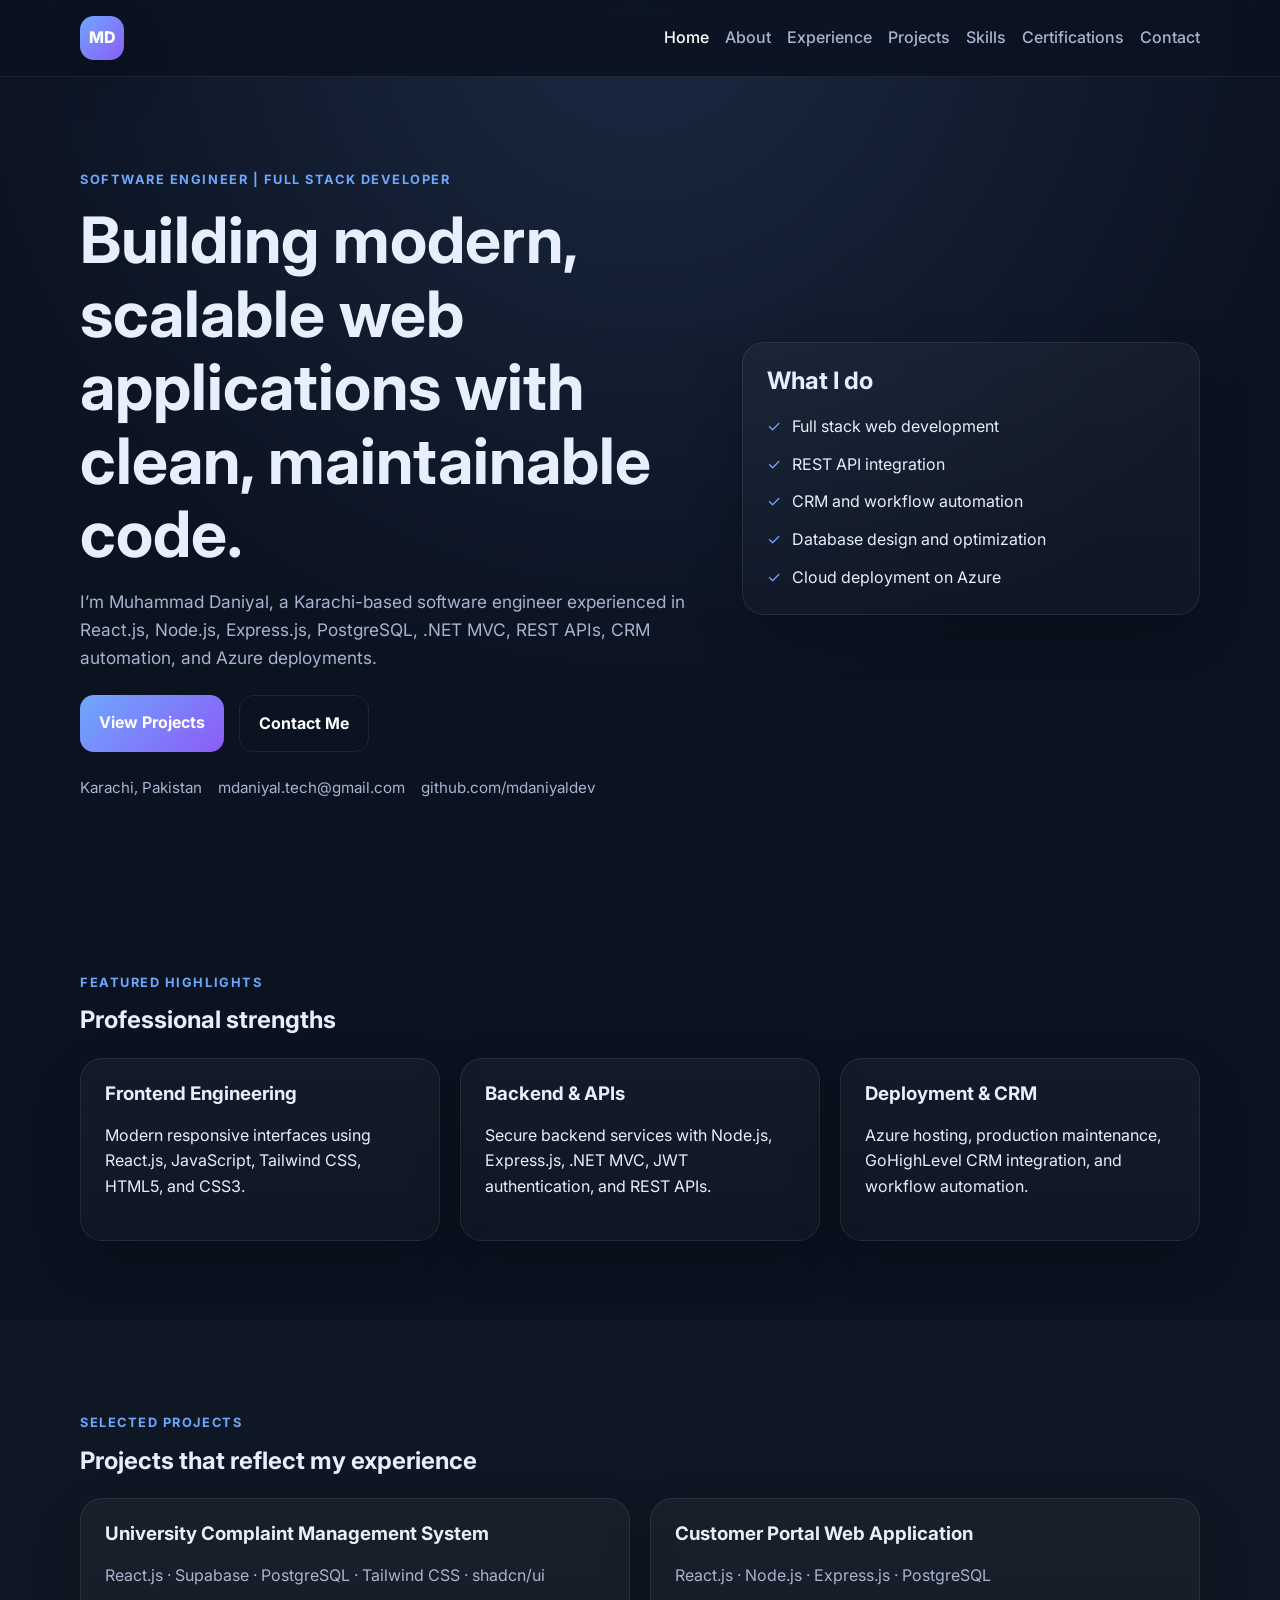
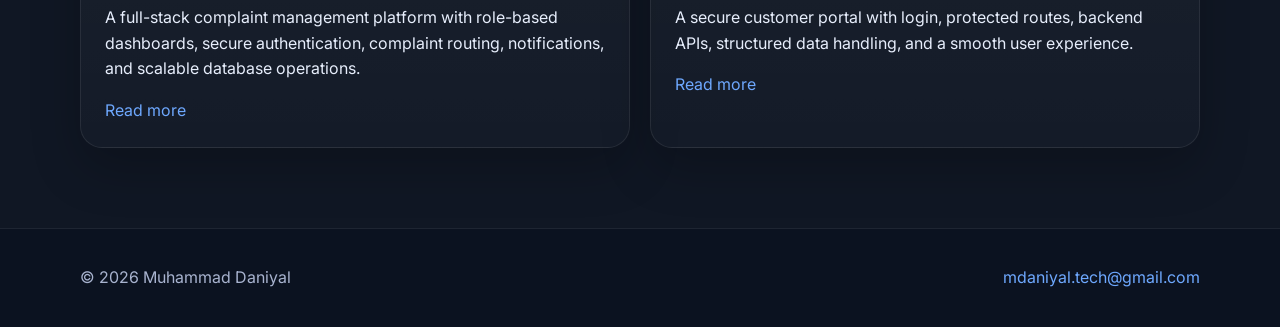
==== index.html @ b3857f58 "Create a multi-page HTML/CSS portfolio starter tailored to Muhammad Daniyal's resume" ====
<!doctype html>
<html lang="en">
  <head>
    <meta charset="utf-8" />
    <meta name="viewport" content="width=device-width, initial-scale=1" />
    <title>Muhammad Daniyal | Software Engineer</title>
    <meta name="description" content="Professional portfolio of Muhammad Daniyal, Software Engineer and Full Stack Developer in Karachi, Pakistan." />
    <link rel="preconnect" href="https://fonts.googleapis.com" />
    <link rel="preconnect" href="https://fonts.gstatic.com" crossorigin />
    <link href="https://fonts.googleapis.com/css2?family=Inter:wght@400;500;600;700;800&display=swap" rel="stylesheet" />
    <link rel="stylesheet" href="assets/css/style.css" />
  </head>
  <body>
    <header class="site-header">
      <div class="container nav-wrap">
        <a class="brand" href="index.html">MD</a>
        <button class="nav-toggle" aria-expanded="false" aria-controls="site-nav">Menu</button>
        <nav id="site-nav" class="site-nav">
          <a href="index.html" class="active">Home</a>
          <a href="about.html">About</a>
          <a href="experience.html">Experience</a>
          <a href="projects.html">Projects</a>
          <a href="skills.html">Skills</a>
          <a href="certifications.html">Certifications</a>
          <a href="contact.html">Contact</a>
        </nav>
      </div>
    </header>

    <main>
      <section class="hero section">
        <div class="container hero-grid">
          <div>
            <p class="eyebrow">Software Engineer | Full Stack Developer</p>
            <h1>Building modern, scalable web applications with clean, maintainable code.</h1>
            <p class="lead">I’m Muhammad Daniyal, a Karachi-based software engineer experienced in React.js, Node.js, Express.js, PostgreSQL, .NET MVC, REST APIs, CRM automation, and Azure deployments.</p>
            <div class="cta-group">
              <a class="btn btn-primary" href="projects.html">View Projects</a>
              <a class="btn btn-secondary" href="contact.html">Contact Me</a>
            </div>
            <div class="hero-meta">
              <span>Karachi, Pakistan</span>
              <span>mdaniyal.tech@gmail.com</span>
              <span>github.com/mdaniyaldev</span>
            </div>
          </div>
          <div class="hero-card card">
            <h2>What I do</h2>
            <ul class="check-list">
              <li>Full stack web development</li>
              <li>REST API integration</li>
              <li>CRM and workflow automation</li>
              <li>Database design and optimization</li>
              <li>Cloud deployment on Azure</li>
            </ul>
          </div>
        </div>
      </section>

      <section class="section">
        <div class="container">
          <div class="section-heading">
            <p class="eyebrow">Featured Highlights</p>
            <h2>Professional strengths</h2>
          </div>
          <div class="grid-3">
            <article class="card">
              <h3>Frontend Engineering</h3>
              <p>Modern responsive interfaces using React.js, JavaScript, Tailwind CSS, HTML5, and CSS3.</p>
            </article>
            <article class="card">
              <h3>Backend & APIs</h3>
              <p>Secure backend services with Node.js, Express.js, .NET MVC, JWT authentication, and REST APIs.</p>
            </article>
            <article class="card">
              <h3>Deployment & CRM</h3>
              <p>Azure hosting, production maintenance, GoHighLevel CRM integration, and workflow automation.</p>
            </article>
          </div>
        </div>
      </section>

      <section class="section muted">
        <div class="container">
          <div class="section-heading">
            <p class="eyebrow">Selected Projects</p>
            <h2>Projects that reflect my experience</h2>
          </div>
          <div class="grid-2">
            <article class="card project-card">
              <h3>University Complaint Management System</h3>
              <p class="tags">React.js · Supabase · PostgreSQL · Tailwind CSS · shadcn/ui</p>
              <p>A full-stack complaint management platform with role-based dashboards, secure authentication, complaint routing, notifications, and scalable database operations.</p>
              <a href="projects.html">Read more</a>
            </article>
            <article class="card project-card">
              <h3>Customer Portal Web Application</h3>
              <p class="tags">React.js · Node.js · Express.js · PostgreSQL</p>
              <p>A secure customer portal with login, protected routes, backend APIs, structured data handling, and a smooth user experience.</p>
              <a href="projects.html">Read more</a>
            </article>
          </div>
        </div>
      </section>
    </main>

    <footer class="site-footer">
      <div class="container footer-wrap">
        <p>© 2026 Muhammad Daniyal</p>
        <p><a href="mailto:mdaniyal.tech@gmail.com">mdaniyal.tech@gmail.com</a></p>
      </div>
    </footer>

    <script>
      const toggle = document.querySelector('.nav-toggle');
      const nav = document.querySelector('.site-nav');
      toggle?.addEventListener('click', () => {
        const open = nav.classList.toggle('open');
        toggle.setAttribute('aria-expanded', String(open));
      });
    </script>
  </body>
</html>
---- assets/css/style.css ----
:root {
  --bg: #0b1220;
  --bg-soft: #111a2e;
  --card: #121c31;
  --text: #e7eefc;
  --muted: #a8b3cf;
  --brand: #6ea8fe;
  --brand-2: #8b5cf6;
  --border: rgba(255, 255, 255, 0.08);
  --shadow: 0 20px 50px rgba(0, 0, 0, 0.22);
}

* { box-sizing: border-box; }
html { scroll-behavior: smooth; }
body { margin: 0; font-family: 'Inter', system-ui, sans-serif; background: radial-gradient(circle at top, rgba(110, 168, 254, 0.15), transparent 35%), var(--bg); color: var(--text); line-height: 1.6; }
a { color: var(--brand); text-decoration: none; }
a:hover { text-decoration: underline; }
.container { width: min(1120px, calc(100% - 2rem)); margin: 0 auto; }
.narrow { width: min(900px, calc(100% - 2rem)); }
.section { padding: 5rem 0; }
.muted { background: rgba(255,255,255,0.02); }
.site-header { position: sticky; top: 0; z-index: 10; backdrop-filter: blur(16px); background: rgba(11, 18, 32, 0.85); border-bottom: 1px solid var(--border); }
.nav-wrap { display: flex; align-items: center; justify-content: space-between; gap: 1rem; padding: 1rem 0; }
.brand { width: 44px; height: 44px; display: grid; place-items: center; border-radius: 14px; color: white; font-weight: 800; background: linear-gradient(135deg, var(--brand), var(--brand-2)); box-shadow: var(--shadow); }
.site-nav { display: flex; flex-wrap: wrap; gap: 1rem; }
.site-nav a { color: var(--muted); font-weight: 500; }
.site-nav a.active, .site-nav a:hover { color: white; text-decoration: none; }
.nav-toggle { display: none; }
.hero-grid, .grid-2, .grid-3, .grid-1 { display: grid; gap: 1.25rem; }
.hero-grid { grid-template-columns: 1.4fr 1fr; align-items: center; }
.grid-2 { grid-template-columns: repeat(2, minmax(0, 1fr)); }
.grid-3 { grid-template-columns: repeat(3, minmax(0, 1fr)); }
.grid-1 { grid-template-columns: 1fr; }
.card { background: linear-gradient(180deg, rgba(255,255,255,0.04), rgba(255,255,255,0.02)); border: 1px solid var(--border); border-radius: 22px; padding: 1.5rem; box-shadow: var(--shadow); }
.eyebrow { color: var(--brand); text-transform: uppercase; letter-spacing: .12em; font-size: .8rem; font-weight: 700; }
h1,h2,h3 { line-height: 1.15; margin-top: 0; }
h1 { font-size: clamp(2.3rem, 5vw, 4.5rem); margin-bottom: 1rem; }
h2 { font-size: 1.5rem; }
.lead { font-size: 1.08rem; color: var(--muted); max-width: 60ch; }
.cta-group { display: flex; gap: .9rem; flex-wrap: wrap; margin: 1.5rem 0; }
.btn { padding: .9rem 1.2rem; border-radius: 14px; font-weight: 700; display: inline-block; }
.btn-primary { background: linear-gradient(135deg, var(--brand), var(--brand-2)); color: white; }
.btn-secondary { border: 1px solid var(--border); color: white; }
.hero-meta, .meta, .tags { color: var(--muted); }
.hero-meta { display: flex; gap: 1rem; flex-wrap: wrap; font-size: .95rem; }
.section-heading { margin-bottom: 1.5rem; }
.check-list { list-style: none; padding: 0; margin: 0; display: grid; gap: .75rem; }
.check-list li::before { content: '✓'; color: var(--brand); margin-right: .7rem; }
.two-col { grid-template-columns: repeat(2, minmax(0, 1fr)); }
.prose p { color: var(--muted); }
.timeline { display: grid; gap: 1.25rem; }
.timeline-item ul { color: var(--muted); }
.site-footer { border-top: 1px solid var(--border); padding: 1.25rem 0; color: var(--muted); }
.footer-wrap { display: flex; justify-content: space-between; gap: 1rem; flex-wrap: wrap; }
.project-card, .timeline-item { height: 100%; }
.contact-card p { margin: .75rem 0; }
@media (max-width: 900px) { .hero-grid, .grid-2, .grid-3, .two-col { grid-template-columns: 1fr; } .site-nav { display: none; width: 100%; } .site-nav.open { display: flex; } .nav-wrap { flex-wrap: wrap; } .nav-toggle { display: inline-flex; align-items: center; justify-content: center; padding: .75rem 1rem; border-radius: 12px; border: 1px solid var(--border); background: transparent; color: white; } }
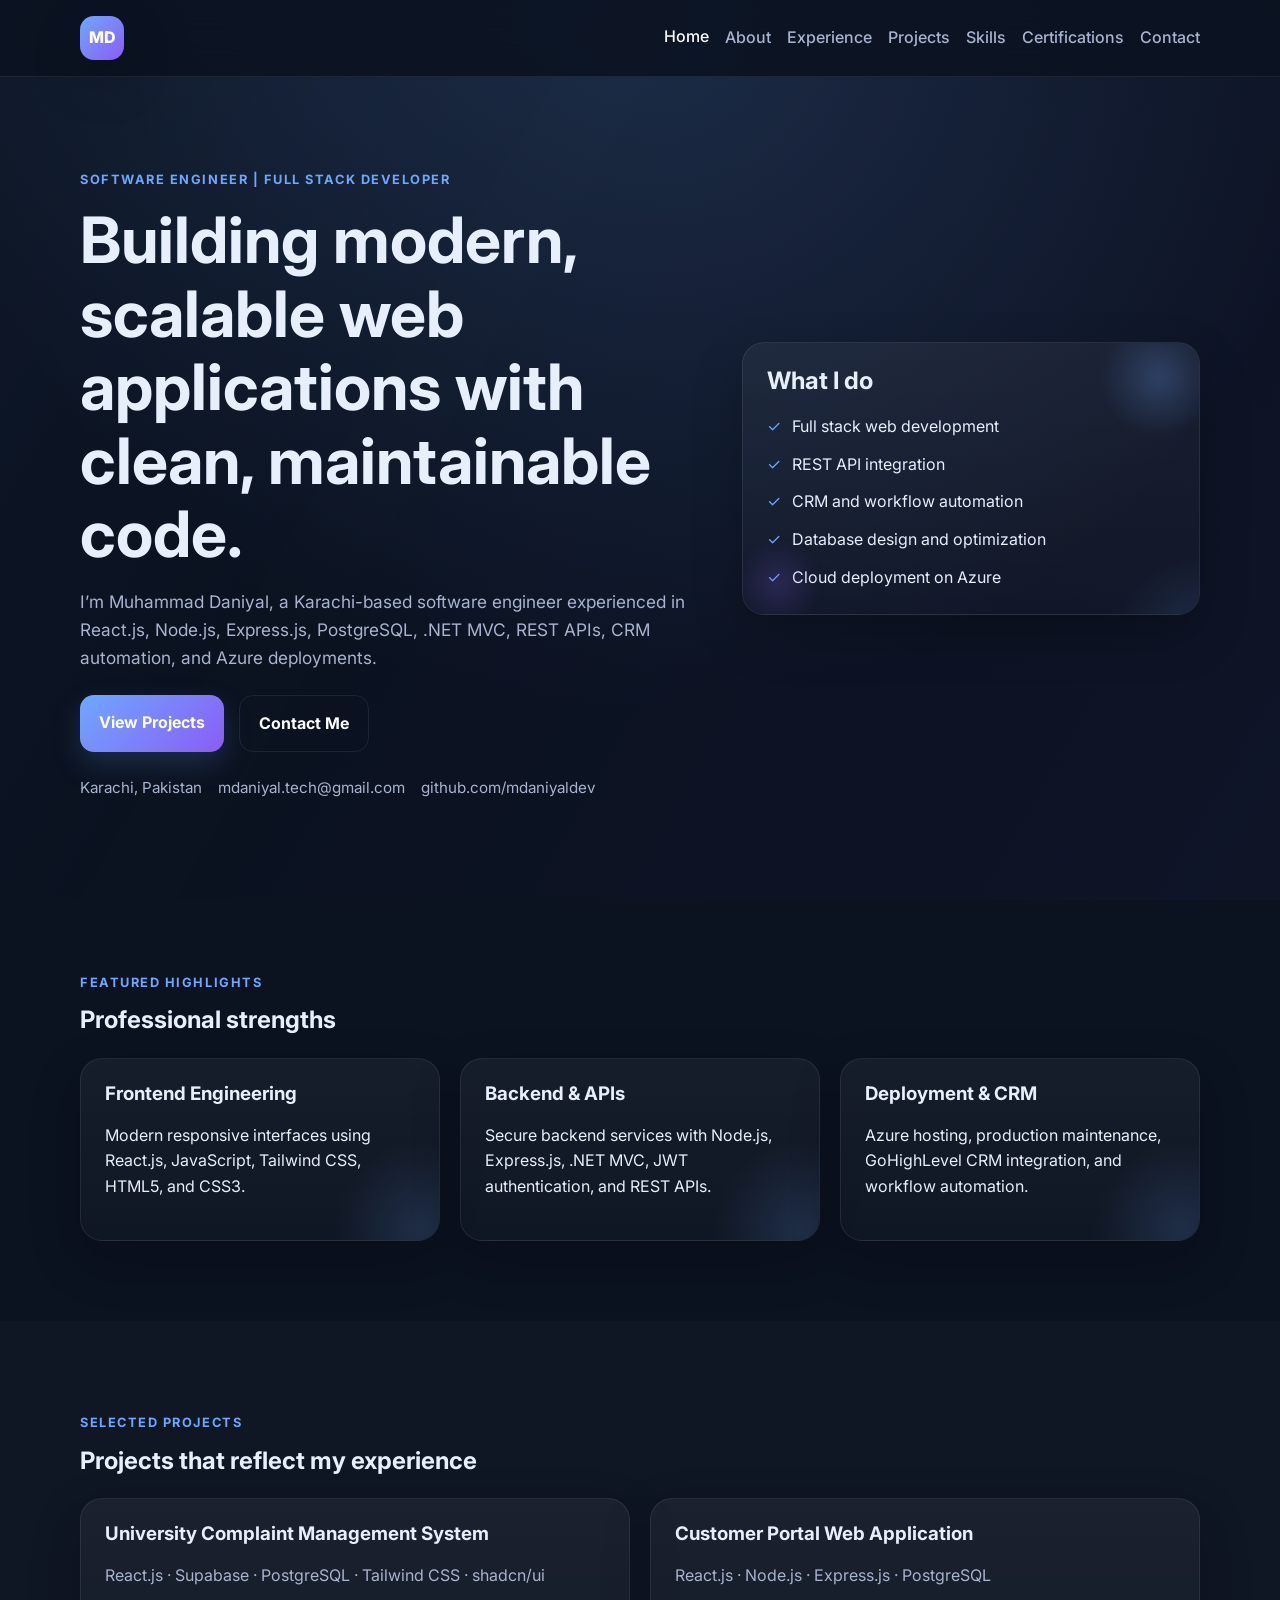
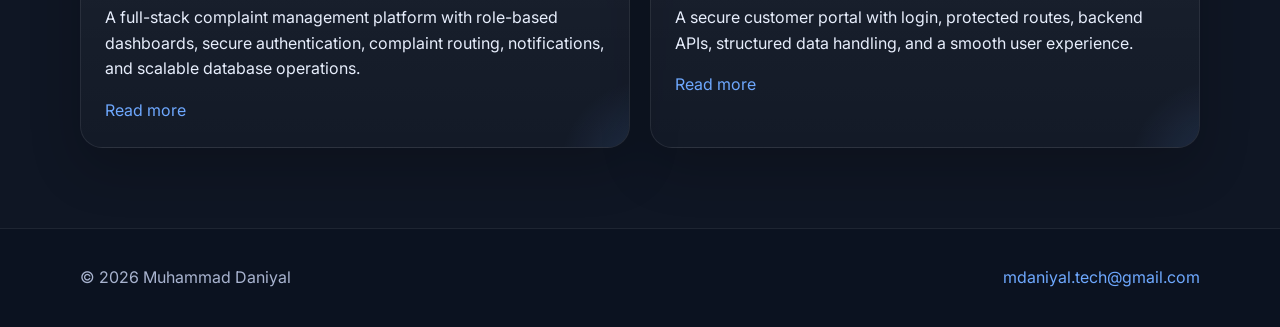
==== commit c906d9e0: "Add premium homepage animations and motion polish" ====
--- a/index.html
+++ b/index.html
@@ -30,7 +30,7 @@
     <main>
       <section class="hero section">
         <div class="container hero-grid">
-          <div>
+          <div class="hero-copy reveal">
             <p class="eyebrow">Software Engineer | Full Stack Developer</p>
             <h1>Building modern, scalable web applications with clean, maintainable code.</h1>
             <p class="lead">I’m Muhammad Daniyal, a Karachi-based software engineer experienced in React.js, Node.js, Express.js, PostgreSQL, .NET MVC, REST APIs, CRM automation, and Azure deployments.</p>
@@ -44,7 +44,9 @@
               <span>github.com/mdaniyaldev</span>
             </div>
           </div>
-          <div class="hero-card card">
+          <div class="hero-card card reveal delay-1">
+            <div class="orb orb-1"></div>
+            <div class="orb orb-2"></div>
             <h2>What I do</h2>
             <ul class="check-list">
               <li>Full stack web development</li>
@@ -59,20 +61,20 @@
 
       <section class="section">
         <div class="container">
-          <div class="section-heading">
+          <div class="section-heading reveal">
             <p class="eyebrow">Featured Highlights</p>
             <h2>Professional strengths</h2>
           </div>
           <div class="grid-3">
-            <article class="card">
+            <article class="card hover-rise reveal delay-1">
               <h3>Frontend Engineering</h3>
               <p>Modern responsive interfaces using React.js, JavaScript, Tailwind CSS, HTML5, and CSS3.</p>
             </article>
-            <article class="card">
+            <article class="card hover-rise reveal delay-2">
               <h3>Backend & APIs</h3>
               <p>Secure backend services with Node.js, Express.js, .NET MVC, JWT authentication, and REST APIs.</p>
             </article>
-            <article class="card">
+            <article class="card hover-rise reveal delay-3">
               <h3>Deployment & CRM</h3>
               <p>Azure hosting, production maintenance, GoHighLevel CRM integration, and workflow automation.</p>
             </article>
@@ -82,18 +84,18 @@
 
       <section class="section muted">
         <div class="container">
-          <div class="section-heading">
+          <div class="section-heading reveal">
             <p class="eyebrow">Selected Projects</p>
             <h2>Projects that reflect my experience</h2>
           </div>
           <div class="grid-2">
-            <article class="card project-card">
+            <article class="card project-card hover-rise reveal delay-1">
               <h3>University Complaint Management System</h3>
               <p class="tags">React.js · Supabase · PostgreSQL · Tailwind CSS · shadcn/ui</p>
               <p>A full-stack complaint management platform with role-based dashboards, secure authentication, complaint routing, notifications, and scalable database operations.</p>
               <a href="projects.html">Read more</a>
             </article>
-            <article class="card project-card">
+            <article class="card project-card hover-rise reveal delay-2">
               <h3>Customer Portal Web Application</h3>
               <p class="tags">React.js · Node.js · Express.js · PostgreSQL</p>
               <p>A secure customer portal with login, protected routes, backend APIs, structured data handling, and a smooth user experience.</p>
@@ -118,6 +120,14 @@
         const open = nav.classList.toggle('open');
         toggle.setAttribute('aria-expanded', String(open));
       });
+
+      const observer = new IntersectionObserver((entries) => {
+        entries.forEach((entry) => {
+          if (entry.isIntersecting) entry.target.classList.add('visible');
+        });
+      }, { threshold: 0.12 });
+
+      document.querySelectorAll('.reveal').forEach((el) => observer.observe(el));
     </script>
   </body>
 </html>
--- a/assets/css/style.css
+++ b/assets/css/style.css
@@ -12,34 +12,79 @@
 
 * { box-sizing: border-box; }
 html { scroll-behavior: smooth; }
-body { margin: 0; font-family: 'Inter', system-ui, sans-serif; background: radial-gradient(circle at top, rgba(110, 168, 254, 0.15), transparent 35%), var(--bg); color: var(--text); line-height: 1.6; }
+body {
+  margin: 0;
+  font-family: 'Inter', system-ui, sans-serif;
+  background: radial-gradient(circle at top, rgba(110, 168, 254, 0.18), transparent 35%), var(--bg);
+  color: var(--text);
+  line-height: 1.6;
+  overflow-x: hidden;
+}
+
+body::before {
+  content: '';
+  position: fixed;
+  inset: 0;
+  pointer-events: none;
+  background: linear-gradient(120deg, rgba(110,168,254,0.06), transparent 35%, rgba(139,92,246,0.05));
+  opacity: .7;
+}
+
 a { color: var(--brand); text-decoration: none; }
 a:hover { text-decoration: underline; }
 .container { width: min(1120px, calc(100% - 2rem)); margin: 0 auto; }
 .narrow { width: min(900px, calc(100% - 2rem)); }
-.section { padding: 5rem 0; }
+.section { padding: 5rem 0; position: relative; }
 .muted { background: rgba(255,255,255,0.02); }
-.site-header { position: sticky; top: 0; z-index: 10; backdrop-filter: blur(16px); background: rgba(11, 18, 32, 0.85); border-bottom: 1px solid var(--border); }
+.site-header {
+  position: sticky; top: 0; z-index: 10;
+  backdrop-filter: blur(16px);
+  background: rgba(11, 18, 32, 0.85);
+  border-bottom: 1px solid var(--border);
+}
 .nav-wrap { display: flex; align-items: center; justify-content: space-between; gap: 1rem; padding: 1rem 0; }
-.brand { width: 44px; height: 44px; display: grid; place-items: center; border-radius: 14px; color: white; font-weight: 800; background: linear-gradient(135deg, var(--brand), var(--brand-2)); box-shadow: var(--shadow); }
+.brand {
+  width: 44px; height: 44px; display: grid; place-items: center;
+  border-radius: 14px; color: white; font-weight: 800;
+  background: linear-gradient(135deg, var(--brand), var(--brand-2));
+  box-shadow: var(--shadow);
+}
 .site-nav { display: flex; flex-wrap: wrap; gap: 1rem; }
-.site-nav a { color: var(--muted); font-weight: 500; }
-.site-nav a.active, .site-nav a:hover { color: white; text-decoration: none; }
+.site-nav a { color: var(--muted); font-weight: 500; transition: color .25s ease, transform .25s ease; }
+.site-nav a.active, .site-nav a:hover { color: white; text-decoration: none; transform: translateY(-1px); }
 .nav-toggle { display: none; }
 .hero-grid, .grid-2, .grid-3, .grid-1 { display: grid; gap: 1.25rem; }
 .hero-grid { grid-template-columns: 1.4fr 1fr; align-items: center; }
 .grid-2 { grid-template-columns: repeat(2, minmax(0, 1fr)); }
 .grid-3 { grid-template-columns: repeat(3, minmax(0, 1fr)); }
 .grid-1 { grid-template-columns: 1fr; }
-.card { background: linear-gradient(180deg, rgba(255,255,255,0.04), rgba(255,255,255,0.02)); border: 1px solid var(--border); border-radius: 22px; padding: 1.5rem; box-shadow: var(--shadow); }
+.card {
+  position: relative;
+  background: linear-gradient(180deg, rgba(255,255,255,0.05), rgba(255,255,255,0.02));
+  border: 1px solid var(--border);
+  border-radius: 22px;
+  padding: 1.5rem;
+  box-shadow: var(--shadow);
+  overflow: hidden;
+}
+.card::after {
+  content: '';
+  position: absolute;
+  inset: auto -20% -45% auto;
+  width: 180px;
+  height: 180px;
+  background: radial-gradient(circle, rgba(110,168,254,0.16), transparent 70%);
+  pointer-events: none;
+}
 .eyebrow { color: var(--brand); text-transform: uppercase; letter-spacing: .12em; font-size: .8rem; font-weight: 700; }
 h1,h2,h3 { line-height: 1.15; margin-top: 0; }
 h1 { font-size: clamp(2.3rem, 5vw, 4.5rem); margin-bottom: 1rem; }
 h2 { font-size: 1.5rem; }
 .lead { font-size: 1.08rem; color: var(--muted); max-width: 60ch; }
 .cta-group { display: flex; gap: .9rem; flex-wrap: wrap; margin: 1.5rem 0; }
-.btn { padding: .9rem 1.2rem; border-radius: 14px; font-weight: 700; display: inline-block; }
-.btn-primary { background: linear-gradient(135deg, var(--brand), var(--brand-2)); color: white; }
+.btn { padding: .9rem 1.2rem; border-radius: 14px; font-weight: 700; display: inline-block; transition: transform .25s ease, box-shadow .25s ease, opacity .25s ease; }
+.btn:hover { transform: translateY(-2px); text-decoration: none; }
+.btn-primary { background: linear-gradient(135deg, var(--brand), var(--brand-2)); color: white; box-shadow: 0 12px 30px rgba(110,168,254,.18); }
 .btn-secondary { border: 1px solid var(--border); color: white; }
 .hero-meta, .meta, .tags { color: var(--muted); }
 .hero-meta { display: flex; gap: 1rem; flex-wrap: wrap; font-size: .95rem; }
@@ -54,4 +99,46 @@
 .footer-wrap { display: flex; justify-content: space-between; gap: 1rem; flex-wrap: wrap; }
 .project-card, .timeline-item { height: 100%; }
 .contact-card p { margin: .75rem 0; }
-@media (max-width: 900px) { .hero-grid, .grid-2, .grid-3, .two-col { grid-template-columns: 1fr; } .site-nav { display: none; width: 100%; } .site-nav.open { display: flex; } .nav-wrap { flex-wrap: wrap; } .nav-toggle { display: inline-flex; align-items: center; justify-content: center; padding: .75rem 1rem; border-radius: 12px; border: 1px solid var(--border); background: transparent; color: white; } }+.hero-copy { animation: fadeUp .8s ease both; }
+.hero-card { transform: translateY(0); animation: floatCard 6s ease-in-out infinite; }
+.hover-rise { transition: transform .25s ease, border-color .25s ease; }
+.hover-rise:hover { transform: translateY(-6px); border-color: rgba(110,168,254,0.25); }
+.orb {
+  position: absolute;
+  border-radius: 50%;
+  filter: blur(5px);
+  opacity: .55;
+}
+.orb-1 {
+  width: 120px; height: 120px;
+  background: radial-gradient(circle, rgba(110,168,254,.45), transparent 70%);
+  top: -25px; right: -20px;
+  animation: drift 8s ease-in-out infinite;
+}
+.orb-2 {
+  width: 90px; height: 90px;
+  background: radial-gradient(circle, rgba(139,92,246,.35), transparent 70%);
+  bottom: -15px; left: -10px;
+  animation: drift 7s ease-in-out infinite reverse;
+}
+.reveal { opacity: 0; transform: translateY(20px); transition: opacity .7s ease, transform .7s ease; }
+.reveal.visible { opacity: 1; transform: translateY(0); }
+.delay-1 { transition-delay: .1s; }
+.delay-2 { transition-delay: .2s; }
+.delay-3 { transition-delay: .3s; }
+
+@keyframes fadeUp { from { opacity: 0; transform: translateY(20px); } to { opacity: 1; transform: translateY(0); } }
+@keyframes floatCard { 0%,100% { transform: translateY(0); } 50% { transform: translateY(-8px); } }
+@keyframes drift { 0%,100% { transform: translate3d(0,0,0) scale(1); } 50% { transform: translate3d(10px, -8px, 0) scale(1.05); } }
+
+@media (max-width: 900px) {
+  .hero-grid, .grid-2, .grid-3, .two-col { grid-template-columns: 1fr; }
+  .site-nav { display: none; width: 100%; }
+  .site-nav.open { display: flex; }
+  .nav-wrap { flex-wrap: wrap; }
+  .nav-toggle {
+    display: inline-flex; align-items: center; justify-content: center;
+    padding: .75rem 1rem; border-radius: 12px;
+    border: 1px solid var(--border); background: transparent; color: white;
+  }
+}
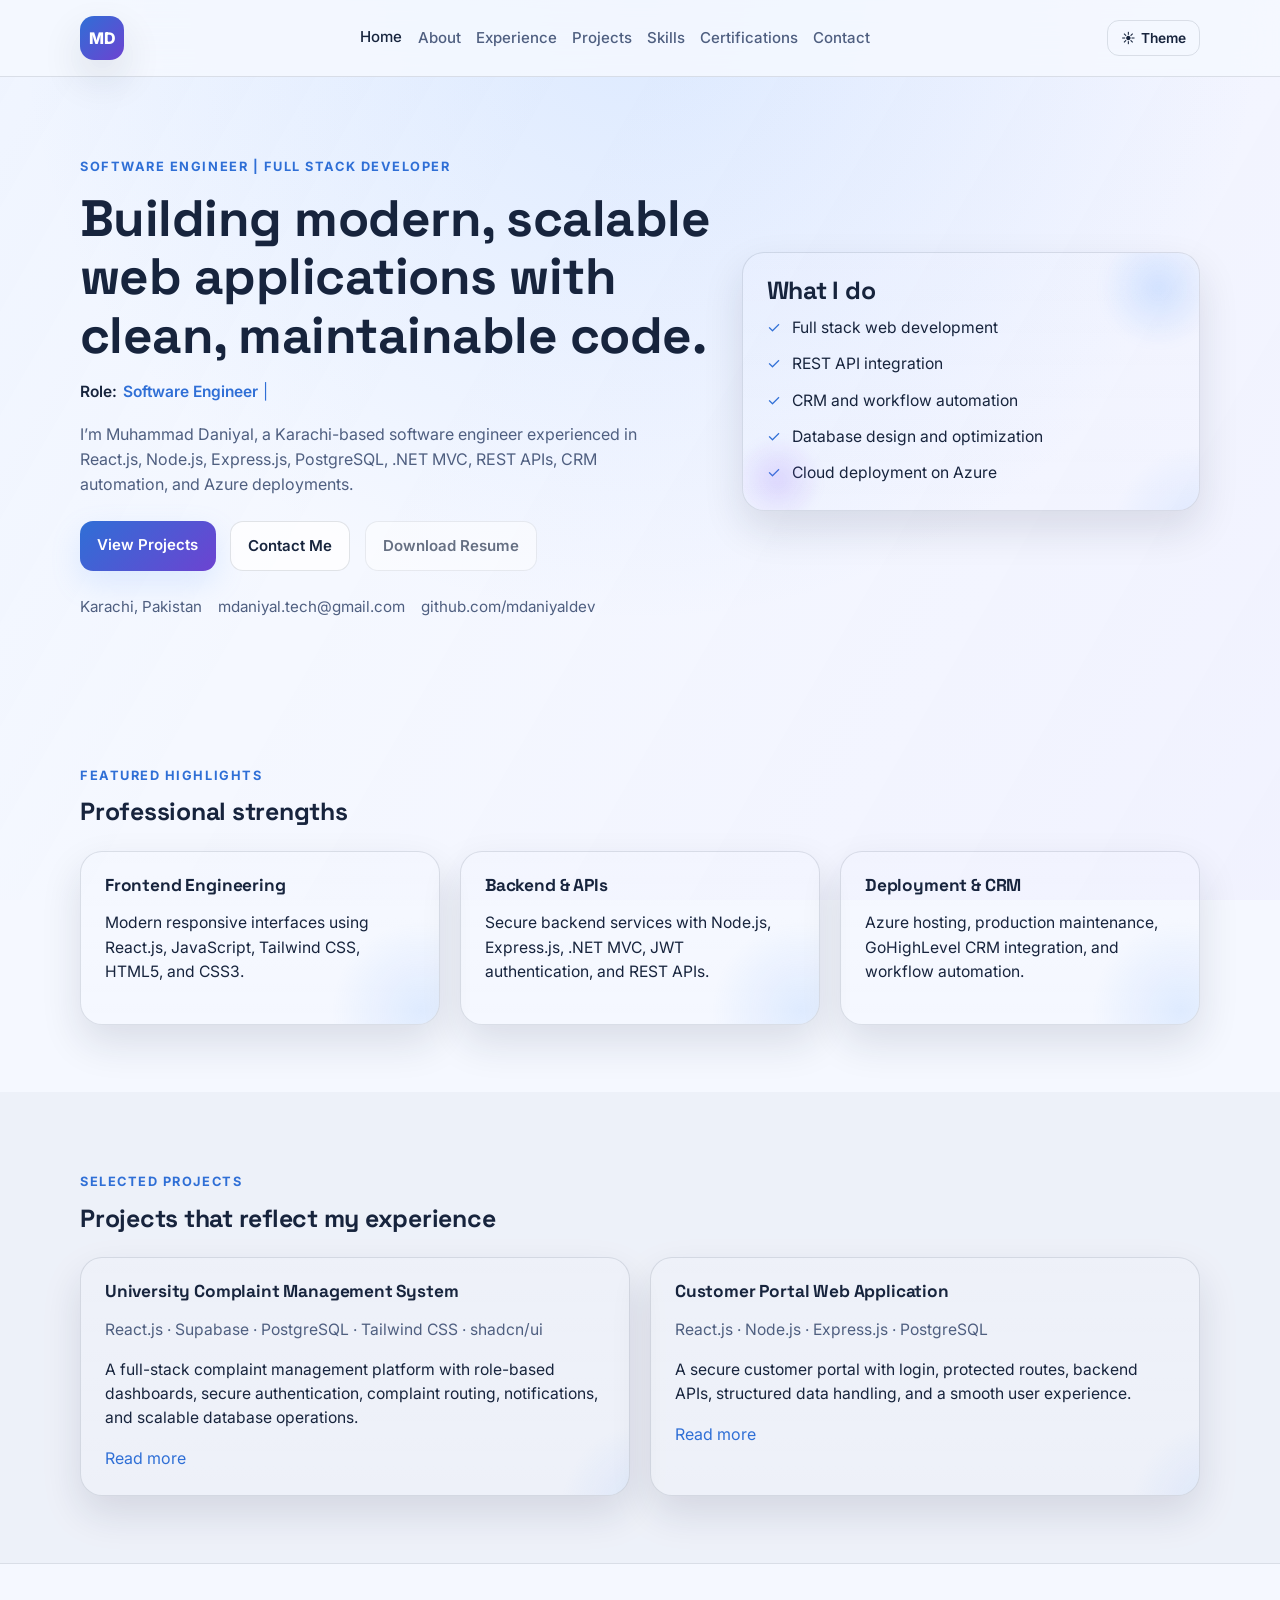
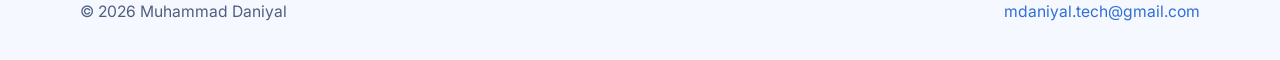
==== commit 1bf73069: "Implement portfolio polish improvements across pages Co-authored-by: mdaniyaldev <177296124+mdaniyal" ====
--- a/index.html
+++ b/index.html
@@ -7,14 +7,24 @@
     <meta name="description" content="Professional portfolio of Muhammad Daniyal, Software Engineer and Full Stack Developer in Karachi, Pakistan." />
     <link rel="preconnect" href="https://fonts.googleapis.com" />
     <link rel="preconnect" href="https://fonts.gstatic.com" crossorigin />
-    <link href="https://fonts.googleapis.com/css2?family=Inter:wght@400;500;600;700;800&display=swap" rel="stylesheet" />
+    <link href="https://fonts.googleapis.com/css2?family=Inter:wght@400;500;600;700;800&family=Space+Grotesk:wght@500;600;700&display=swap" rel="stylesheet" />
+    <script>
+      (() => {
+        try {
+          const storedTheme = localStorage.getItem('theme');
+          const initialTheme = storedTheme || (window.matchMedia('(prefers-color-scheme: dark)').matches ? 'dark' : 'light');
+          document.documentElement.setAttribute('data-theme', initialTheme);
+        } catch (_) {
+          document.documentElement.setAttribute('data-theme', 'dark');
+        }
+      })();
+    </script>
     <link rel="stylesheet" href="assets/css/style.css" />
   </head>
   <body>
     <header class="site-header">
       <div class="container nav-wrap">
         <a class="brand" href="index.html">MD</a>
-        <button class="nav-toggle" aria-expanded="false" aria-controls="site-nav">Menu</button>
         <nav id="site-nav" class="site-nav">
           <a href="index.html" class="active">Home</a>
           <a href="about.html">About</a>
@@ -24,6 +34,13 @@
           <a href="certifications.html">Certifications</a>
           <a href="contact.html">Contact</a>
         </nav>
+        <div class="nav-actions">
+          <button class="theme-toggle" type="button" data-theme-toggle aria-label="Toggle theme">
+            <span data-theme-icon>🌙</span>
+            <span class="theme-toggle__text">Theme</span>
+          </button>
+          <button class="nav-toggle" type="button" aria-expanded="false" aria-controls="site-nav">Menu</button>
+        </div>
       </div>
     </header>
 
@@ -33,10 +50,16 @@
           <div class="hero-copy reveal">
             <p class="eyebrow">Software Engineer | Full Stack Developer</p>
             <h1>Building modern, scalable web applications with clean, maintainable code.</h1>
+            <p class="typing-line">
+              <span class="typing-prefix">Role:</span>
+              <span class="typing-text" data-typing-target data-typing-items="Software Engineer, Full Stack Developer, React Developer, Next.js Developer"></span>
+              <span class="typing-cursor" aria-hidden="true">|</span>
+            </p>
             <p class="lead">I’m Muhammad Daniyal, a Karachi-based software engineer experienced in React.js, Node.js, Express.js, PostgreSQL, .NET MVC, REST APIs, CRM automation, and Azure deployments.</p>
             <div class="cta-group">
               <a class="btn btn-primary" href="projects.html">View Projects</a>
               <a class="btn btn-secondary" href="contact.html">Contact Me</a>
+              <a class="btn btn-secondary resume-download" href="#" data-resume-candidates="assets/resume.pdf, assets/Muhammad-Daniyal-Resume.pdf, resume.pdf">Download Resume</a>
             </div>
             <div class="hero-meta">
               <span>Karachi, Pakistan</span>
@@ -113,21 +136,6 @@
       </div>
     </footer>
 
-    <script>
-      const toggle = document.querySelector('.nav-toggle');
-      const nav = document.querySelector('.site-nav');
-      toggle?.addEventListener('click', () => {
-        const open = nav.classList.toggle('open');
-        toggle.setAttribute('aria-expanded', String(open));
-      });
-
-      const observer = new IntersectionObserver((entries) => {
-        entries.forEach((entry) => {
-          if (entry.isIntersecting) entry.target.classList.add('visible');
-        });
-      }, { threshold: 0.12 });
-
-      document.querySelectorAll('.reveal').forEach((el) => observer.observe(el));
-    </script>
+    <script src="assets/js/site.js" defer></script>
   </body>
 </html>
--- a/assets/css/style.css
+++ b/assets/css/style.css
@@ -7,7 +7,23 @@
   --brand: #6ea8fe;
   --brand-2: #8b5cf6;
   --border: rgba(255, 255, 255, 0.08);
+  --header-bg: rgba(11, 18, 32, 0.85);
+  --section-muted: rgba(255, 255, 255, 0.02);
   --shadow: 0 20px 50px rgba(0, 0, 0, 0.22);
+}
+
+[data-theme='light'] {
+  --bg: #f5f8ff;
+  --bg-soft: #ebf1ff;
+  --card: #ffffff;
+  --text: #17243d;
+  --muted: #4f5f80;
+  --brand: #2f6fd6;
+  --brand-2: #6d43d1;
+  --border: rgba(23, 36, 61, 0.12);
+  --header-bg: rgba(245, 248, 255, 0.86);
+  --section-muted: rgba(23, 36, 61, 0.03);
+  --shadow: 0 18px 40px rgba(23, 36, 61, 0.12);
 }
 
 * { box-sizing: border-box; }
@@ -15,9 +31,10 @@
 body {
   margin: 0;
   font-family: 'Inter', system-ui, sans-serif;
+  font-size: 16px;
   background: radial-gradient(circle at top, rgba(110, 168, 254, 0.18), transparent 35%), var(--bg);
   color: var(--text);
-  line-height: 1.6;
+  line-height: 1.55;
   overflow-x: hidden;
 }
 
@@ -34,12 +51,12 @@
 a:hover { text-decoration: underline; }
 .container { width: min(1120px, calc(100% - 2rem)); margin: 0 auto; }
 .narrow { width: min(900px, calc(100% - 2rem)); }
-.section { padding: 5rem 0; position: relative; }
-.muted { background: rgba(255,255,255,0.02); }
+.section { padding: 4.2rem 0; position: relative; }
+.muted { background: var(--section-muted); }
 .site-header {
   position: sticky; top: 0; z-index: 10;
   backdrop-filter: blur(16px);
-  background: rgba(11, 18, 32, 0.85);
+  background: var(--header-bg);
   border-bottom: 1px solid var(--border);
 }
 .nav-wrap { display: flex; align-items: center; justify-content: space-between; gap: 1rem; padding: 1rem 0; }
@@ -49,10 +66,11 @@
   background: linear-gradient(135deg, var(--brand), var(--brand-2));
   box-shadow: var(--shadow);
 }
-.site-nav { display: flex; flex-wrap: wrap; gap: 1rem; }
-.site-nav a { color: var(--muted); font-weight: 500; transition: color .25s ease, transform .25s ease; }
-.site-nav a.active, .site-nav a:hover { color: white; text-decoration: none; transform: translateY(-1px); }
+.site-nav { display: flex; flex-wrap: wrap; gap: .95rem; align-items: center; }
+.site-nav a { color: var(--muted); font-weight: 500; font-size: .94rem; transition: color .25s ease, transform .25s ease; }
+.site-nav a.active, .site-nav a:hover { color: var(--text); text-decoration: none; transform: translateY(-1px); }
 .nav-toggle { display: none; }
+.nav-actions { display: flex; align-items: center; gap: .6rem; }
 .hero-grid, .grid-2, .grid-3, .grid-1 { display: grid; gap: 1.25rem; }
 .hero-grid { grid-template-columns: 1.4fr 1fr; align-items: center; }
 .grid-2 { grid-template-columns: repeat(2, minmax(0, 1fr)); }
@@ -77,15 +95,38 @@
   pointer-events: none;
 }
 .eyebrow { color: var(--brand); text-transform: uppercase; letter-spacing: .12em; font-size: .8rem; font-weight: 700; }
-h1,h2,h3 { line-height: 1.15; margin-top: 0; }
-h1 { font-size: clamp(2.3rem, 5vw, 4.5rem); margin-bottom: 1rem; }
-h2 { font-size: 1.5rem; }
-.lead { font-size: 1.08rem; color: var(--muted); max-width: 60ch; }
+h1,h2,h3 { line-height: 1.15; margin-top: 0; font-family: 'Space Grotesk', 'Inter', system-ui, sans-serif; letter-spacing: -.01em; }
+h1 { font-size: clamp(2rem, 4vw, 3.7rem); margin-bottom: .85rem; }
+h2 { font-size: clamp(1.25rem, 2.2vw, 1.55rem); margin-bottom: .65rem; }
+h3 { font-size: 1.08rem; margin-bottom: .45rem; }
+p, li, .meta, .tags, .hero-meta { font-size: .98rem; }
+.lead { font-size: 1rem; color: var(--muted); max-width: 60ch; }
+.typing-line { display: flex; align-items: center; gap: .35rem; margin: 0 0 1.15rem; color: var(--muted); font-size: .97rem; }
+.typing-prefix { color: var(--text); font-weight: 600; }
+.typing-text { color: var(--brand); font-weight: 600; min-height: 1.1em; }
+.typing-cursor { color: var(--brand); animation: blinkCursor 1s step-end infinite; }
 .cta-group { display: flex; gap: .9rem; flex-wrap: wrap; margin: 1.5rem 0; }
-.btn { padding: .9rem 1.2rem; border-radius: 14px; font-weight: 700; display: inline-block; transition: transform .25s ease, box-shadow .25s ease, opacity .25s ease; }
+.btn { padding: .78rem 1.08rem; border-radius: 13px; font-weight: 600; font-size: .94rem; display: inline-block; transition: transform .25s ease, box-shadow .25s ease, opacity .25s ease, background-color .25s ease, color .25s ease; }
 .btn:hover { transform: translateY(-2px); text-decoration: none; }
 .btn-primary { background: linear-gradient(135deg, var(--brand), var(--brand-2)); color: white; box-shadow: 0 12px 30px rgba(110,168,254,.18); }
-.btn-secondary { border: 1px solid var(--border); color: white; }
+.btn-secondary { border: 1px solid var(--border); color: var(--text); background: color-mix(in srgb, var(--card) 74%, transparent); }
+.btn.is-disabled, .btn[aria-disabled='true'] { opacity: .64; pointer-events: auto; cursor: not-allowed; }
+.theme-toggle {
+  border: 1px solid var(--border);
+  background: transparent;
+  color: var(--text);
+  border-radius: 12px;
+  padding: .55rem .8rem;
+  font-family: 'Inter', system-ui, sans-serif;
+  font-size: .86rem;
+  font-weight: 600;
+  display: inline-flex;
+  align-items: center;
+  gap: .35rem;
+  cursor: pointer;
+  transition: transform .25s ease, border-color .25s ease, background-color .25s ease;
+}
+.theme-toggle:hover { transform: translateY(-1px); border-color: color-mix(in srgb, var(--brand) 32%, var(--border)); text-decoration: none; }
 .hero-meta, .meta, .tags { color: var(--muted); }
 .hero-meta { display: flex; gap: 1rem; flex-wrap: wrap; font-size: .95rem; }
 .section-heading { margin-bottom: 1.5rem; }
@@ -99,6 +140,29 @@
 .footer-wrap { display: flex; justify-content: space-between; gap: 1rem; flex-wrap: wrap; }
 .project-card, .timeline-item { height: 100%; }
 .contact-card p { margin: .75rem 0; }
+.skill-list {
+  display: flex;
+  flex-wrap: wrap;
+  gap: .5rem;
+}
+.skill-badge {
+  display: inline-flex;
+  align-items: center;
+  padding: .35rem .65rem;
+  border-radius: 999px;
+  border: 1px solid var(--border);
+  background: color-mix(in srgb, var(--card) 80%, transparent);
+  color: var(--text);
+  font-size: .84rem;
+  line-height: 1.3;
+  transition: transform .25s ease, border-color .25s ease, box-shadow .25s ease, background-color .25s ease;
+  animation: badgeIn .5s ease both;
+}
+.skill-badge:hover {
+  transform: translateY(-2px) scale(1.02);
+  border-color: color-mix(in srgb, var(--brand) 35%, var(--border));
+  box-shadow: 0 8px 20px color-mix(in srgb, var(--brand) 20%, transparent);
+}
 .hero-copy { animation: fadeUp .8s ease both; }
 .hero-card { transform: translateY(0); animation: floatCard 6s ease-in-out infinite; }
 .hover-rise { transition: transform .25s ease, border-color .25s ease; }
@@ -130,6 +194,8 @@
 @keyframes fadeUp { from { opacity: 0; transform: translateY(20px); } to { opacity: 1; transform: translateY(0); } }
 @keyframes floatCard { 0%,100% { transform: translateY(0); } 50% { transform: translateY(-8px); } }
 @keyframes drift { 0%,100% { transform: translate3d(0,0,0) scale(1); } 50% { transform: translate3d(10px, -8px, 0) scale(1.05); } }
+@keyframes blinkCursor { 50% { opacity: .2; } }
+@keyframes badgeIn { from { opacity: 0; transform: translateY(5px); } to { opacity: 1; transform: translateY(0); } }
 
 @media (max-width: 900px) {
   .hero-grid, .grid-2, .grid-3, .two-col { grid-template-columns: 1fr; }
@@ -139,6 +205,8 @@
   .nav-toggle {
     display: inline-flex; align-items: center; justify-content: center;
     padding: .75rem 1rem; border-radius: 12px;
-    border: 1px solid var(--border); background: transparent; color: white;
+    border: 1px solid var(--border); background: transparent; color: var(--text);
   }
-}
+  .theme-toggle { padding: .75rem .9rem; }
+  .theme-toggle__text { display: none; }
+}
